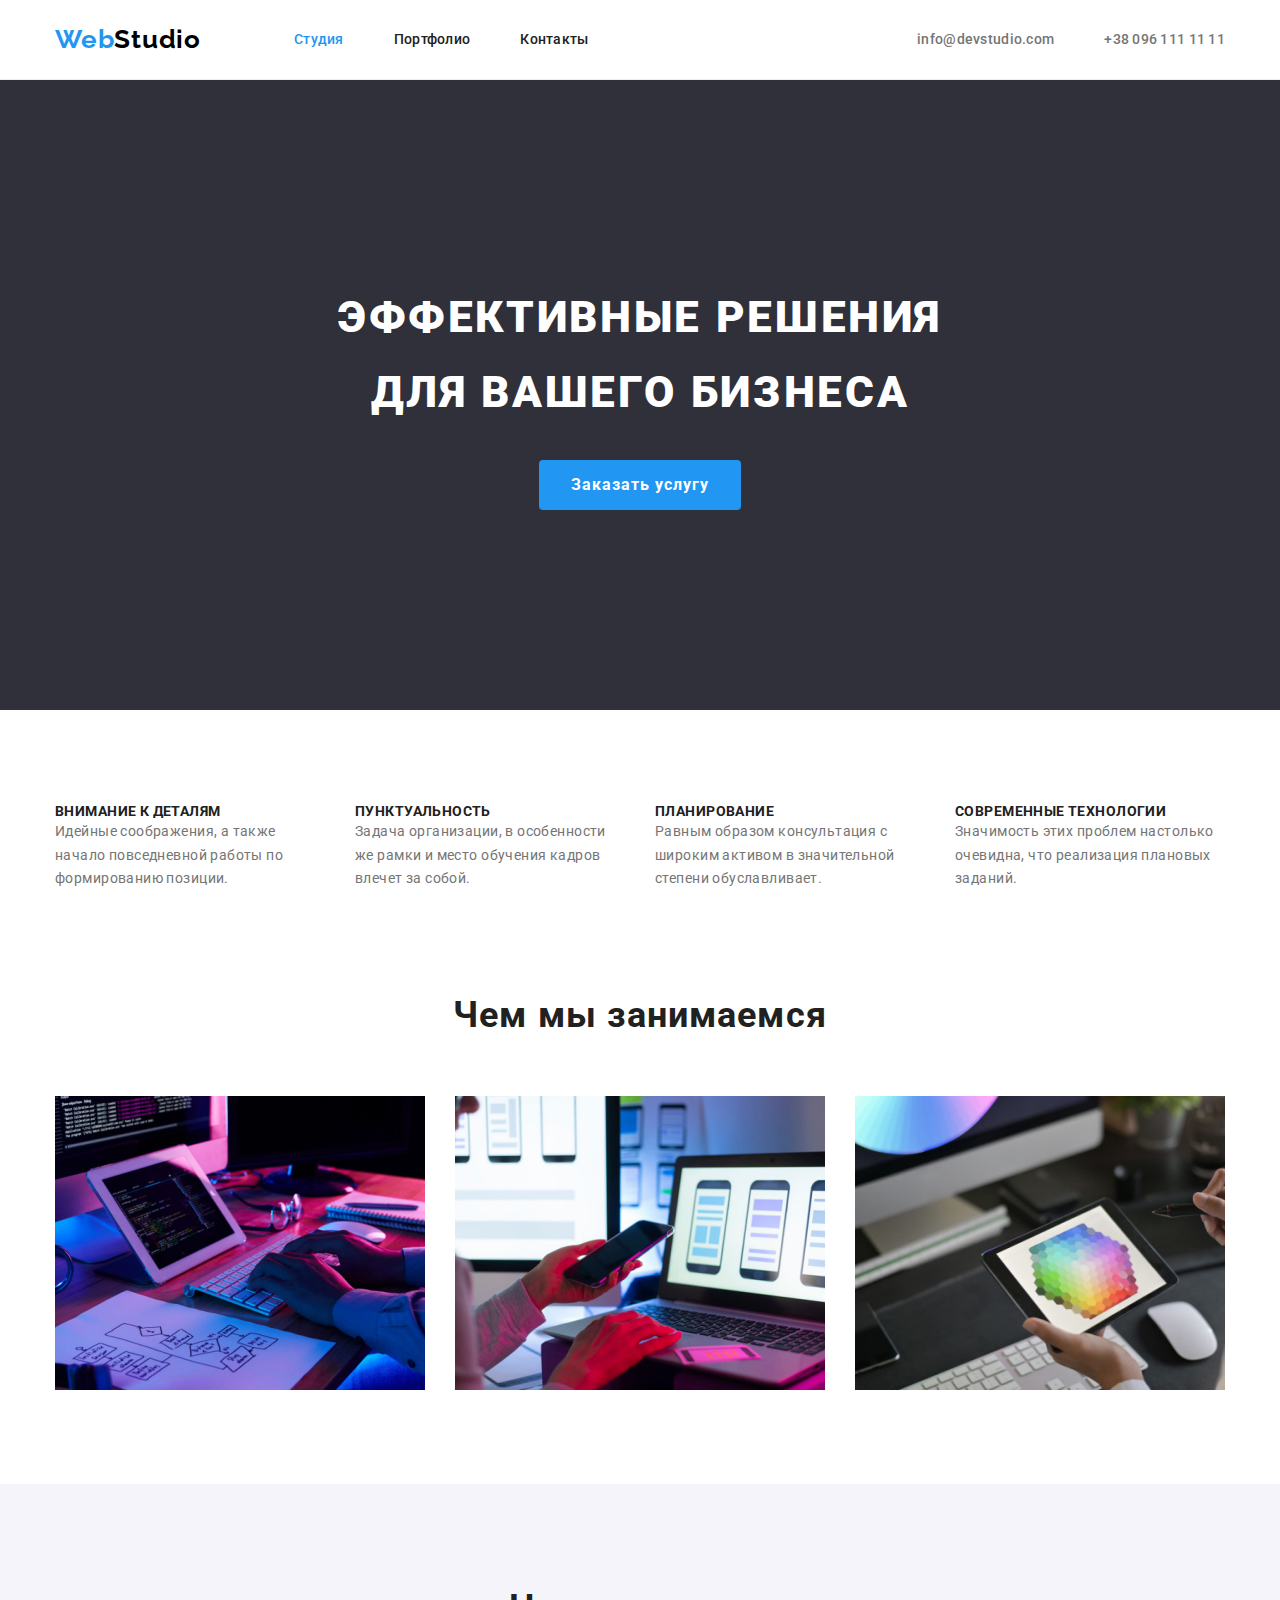
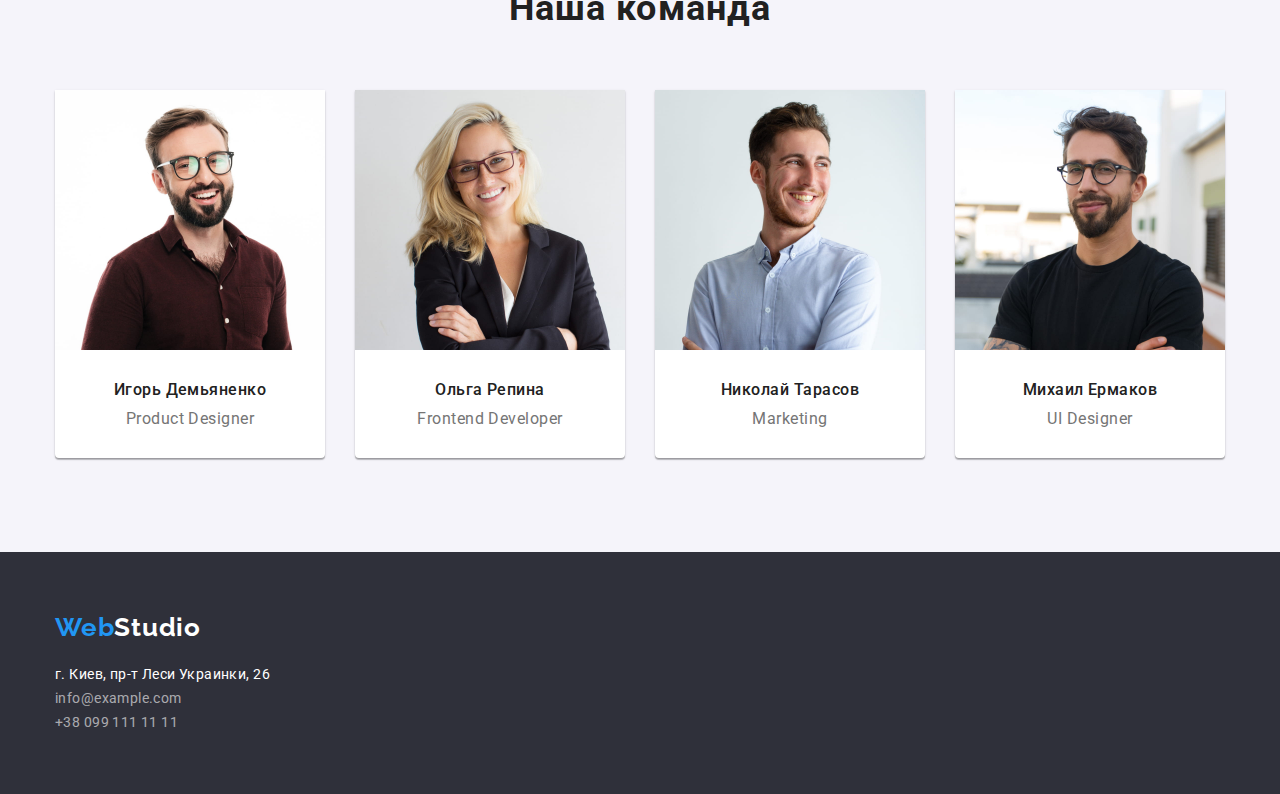
==== index.html @ 2596192c "Initial commit" ====
<!DOCTYPE html>
<html lang="ru">
<head>
    <meta charset="UTF-8">
    <meta http-equiv="X-UA-Compatible" content="IE=edge">
    <meta name="viewport" content="width=device-width, initial-scale=1.0">
    <title>Студия</title>
    <link rel="preconnect" href="https://fonts.googleapis.com">
    <link rel="preconnect" href="https://fonts.gstatic.com" crossorigin>
    <link href="https://fonts.googleapis.com/css2?family=Raleway:wght@700&family=Roboto:wght@400;500;700;900&display=swap"
    rel="stylesheet">
    <link rel="stylesheet" href="https://cdnjs.cloudflare.com/ajax/libs/modern-normalize/1.1.0/modern-normalize.min.css">
    <link rel="stylesheet" href="./css/styles.css">

</head>
<body class="page">
    <!-- Header -->
    <header class="header">
        <div class="container header-container">
        <a class="header-logo link" href="./index.html">Web<span class="header-logo-dark">Studio</span></a>
        <nav class="header-nav">
            <ul class="nav-list list">
                <li class="item"><a class="nav-lis-item link current-link" href="./index.html">Студия</a></li>
                <li class="item"><a class="nav-lis-item link" href="./portfolio.html">Портфолио</a> </li>
                <li class="item"><a class="nav-lis-item link" href="">Контакты</a></li>
            </ul>
        </nav>
        <ul class="header-contacts list">
            <li class="item"><a class="header-contact link" href="mailto:info@devstudio.com">info@devstudio.com</a></li>
            <li class="item"><a class="header-contact link" href="tel:+380961111111">+38 096 111 11 11</a></li>
        </ul>
        </div>
    </header>
    <!-- Main content -->
    <main class="main">
        <!-- Section1 -->
        <section class="hero">
            <div class="container">
            <h1 class="hero-title">Эффективные решения <br> для вашего бизнеса</h1>
            <button class="hero-button btn" type="button">Заказать услугу</button>
            </div>
        </section>
        <!-- Section2 -->
        <section class="benefits section">
            <div class="container">
            <h2 hidden>Наши преимущества</h2>
            <ul class="benefits-list list">
                <li class="item">
                    <h3 class="benefits-list-title">Внимание к деталям</h3>
                    <p class="benefits-text">Идейные соображения, а также начало повседневной работы по формированию позиции.</p>
                </li>
                <li class="item">
                    <h3 class="benefits-list-title">Пунктуальность</h3>
                    <p class="benefits-text">Задача организации, в особенности же рамки и место обучения кадров влечет за собой.</p>
                </li>
                <li class="item">
                    <h3 class="benefits-list-title">Планирование</h3>
                    <p class="benefits-text">Равным образом консультация с широким активом в значительной степени обуславливает.</p>
                </li>
                <li class="item">
                    <h3 class="benefits-list-title">Современные технологии</h3>
                    <p class="benefits-text">Значимость этих проблем настолько очевидна, что реализация плановых заданий.</p>
                </li>
            </ul>
            </div>
        </section>
        <!-- Section 3 -->
        <section class="what-do">
            <div class="container">
            <h2 class="what-do-title">Чем мы занимаемся</h2>
            <ul class="what-do-list list">
                <li class="list-item"><img class="img" src="./images/page-1/wwd_1.jpg" alt="Пишем html код" width="370" height="294"></li>
                <li class="list-item"><img class="img" src="./images/page-1/wwd_2.jpg" alt="Делаем мобильные версии" width="370" height="294"></li>
                <li class="list-item"><img class="img" src="./images/page-1/wwd_3.jpg" alt="Создаем дизайн" width="370" height="294"></li>
            </ul>
            </div>
        </section>
        <!-- Section 4 -->
        <section class="team section">
            <div class="container">
            <h2 class="team-title">Наша команда</h2>
            <ul class="team-list list">
                <li class="team-card">
                    <img class="team-img img" src="./images/page-1/ot_1.jpg" alt="Игорь Демьяненко" width="270" height="260">
                    <div class="team-description">
                    <h3 class="team-name">Игорь Демьяненко</h3>
                    <p class="team-position" lang="en" >Product Designer</p>
                    </div>
                </li>
                <li class="team-card">
                    <img class="team-img img" src="./images/page-1/ot_2.jpg" alt="Ольга Репина" width="270" height="260">
                    <div class="team-description">
                    <h3  class="team-name">Ольга Репина</h3>
                    <p class="team-position" lang="en">Frontend Developer</p>
                    </div>
                </li>
                <li class="team-card">
                    <img class="team-img img" src="./images/page-1/ot_3.jpg" alt="Николай Тарасов" width="270" height="260">
                    <div class="team-description">
                    <h3  class="team-name">Николай Тарасов</h3>
                    <p class="team-position" lang="en">Marketing</p>
                    </div>
                </li>
                <li class="team-card">
                    <img class="team-img img" src="./images/page-1/ot_4.jpg" alt="Михаил Ермаков" width="270" height="260">
                    <div class="team-description">
                    <h3  class="team-name">Михаил Ермаков</h3>
                    <p class="team-position" lang="en">UI Designer</p>
                    </div>
                </li>
            </ul>
            </div>
        </section>
    </main>
    <!-- Footer -->
    <footer class="footer">
        <div class="container">
        <a class="footer-logo link" href="./index.html">Web<span class="footer-logo-bright">Studio</span></a>
        <address>
        <ul class="footer-address-list list">
            <li class="footer-location">г. Киев, пр-т Леси Украинки, 26</li>
            <li><a class="footer-contact link" href="mailto:info@example.com">info@example.com</a></li>
            <li><a class="footer-contact link" href="tel:+380991111111">+38 099 111 11 11</a></li>
        </ul>
        </address>
        </div>
    </footer>
</body>
</html>
---- css/styles.css ----
:root {
    --page-font: 'Roboto', sans-serif;
    --logo-font: 'Raleway', sans-serif;
    --main-text-color: #757575;
    --title-text-color: #212121;
    --accent-color: #2196F3;
    --btn-hover-focus: #188CE8;
    --footer-color: #2F303A;
    --accent-bg-color: #F5F4FA;
    --primary-bg-color: #FFFFFF;
    --header-logo-color: #000000;
    --item: 3;
    --indent: 30px;
}

/* Common styles */
h1,
h2,
h3,
h4,
h5,
h6,
p,
ul {
    margin: 0;
}

.img {
    display: block;
    max-width: 100%;
    height: auto;
    margin: 0;
}

.container {
    width: 1200px;
    padding-right: 15px;
    padding-left: 15px;
    margin-right: auto;
    margin-left: auto;
}

.section {
    padding-top: 94px;
    padding-bottom: 94px;
}

.page {
    font-family: var(--page-font);
    font-style: normal;
    font-weight: 400;
    font-size: 14px;
    line-height: 1.7;
    color: var(--main-text-color);
    
    background-color: var(--primary-bg-color);
}

.list {
    list-style: none;
    padding: 0;
    margin: 0;
}

.link {
    text-decoration: none;
    font-style: normal;
}

.btn {
    font-family: var(--page-font);
    cursor: pointer;
    border-style: none;
    border-radius: 4px;
}

/* Logo */
.header-logo,
.footer-logo {
    font-family: var(--logo-font);
    font-weight: 700;
    font-size: 26px;
    line-height: 1.2;
    letter-spacing: 0.03em;
    color: var(--accent-color)
}

.header-logo-dark {
    color: var(--header-logo-color);
}

.footer-logo-bright {
    color: var(--primary-bg-color);
}

/* Buttons */
.hero-button {
    padding: 10px 32px;
    font-weight: 700;
    font-size: 16px;
    line-height: 1.9;
    text-align: center;
    letter-spacing: 0.06em;
    color: var(--primary-bg-color); 
    
    background-color: var(--accent-color);
}

.hero-button:hover,
.hero-button:focus {
    background-color: var(--btn-hover-focus);
    box-shadow: 0px 4px 4px rgba(0, 0, 0, 0.15);
}

.portfolio-button {
    padding: 6px 22px;
    font-family: var(--page-font);
    font-weight: 500;
    font-size: 16px;
    line-height: 1.6;
    text-align: center;
    letter-spacing: 0.03em;
    color: var(--title-text-color);
    background-color: var(--accent-bg-color);
}

.current-btn,
.portfolio-button:hover,
.portfolio-button:focus {
    color: var(--primary-bg-color);
    background-color: var(--accent-color);
}

/* Header */
.header {
    border-bottom: 1px solid #ECECEC;
}

.header-container {
    display: flex;
    align-items: center;
}

.nav-list {
    display: flex;
    margin-left: 93px;
}

.nav-list .item + .item,
.header-contacts .item+.item {
    margin-left: 50px;
}

.nav-lis-item {
    display: block;
    padding-top: 32px;
    padding-bottom: 32px;

    font-weight: 500;
    font-size: 14px;
    line-height: 1.1;
    letter-spacing: 0.02em;
    color: var(--title-text-color);
}

.current-link,
.nav-lis-item:hover,
.nav-lis-item:focus {
    color: var(--accent-color);
}

.header-contacts {
    display: flex;
    margin-left: auto;
}

.header-contact {
    display: block;
    padding-top: 32px;
    padding-bottom: 32px;

    font-weight: 500;
    line-height: 1.1;
    letter-spacing: 0.02em;
    color: var(--main-text-color);
}

.header-contact:hover,
.header-contact:focus {
    color: var(--accent-color);
}

/* Hero */
.hero {
    padding-top: 200px;
    padding-bottom: 200px;
    text-align: center;
    background-color: var(--footer-color);
}

.hero-title {
    margin-bottom: 30px;
    font-weight: 900;
    font-size: 44px;
    line-height: 1.7;
    text-align: center;
    letter-spacing: 0.06em;
    text-transform: uppercase;
    color: var(--primary-bg-color);
}

/* Benefits */
.benefits-list {
    display: flex;
}

.benefits-list .item {
    width: 270px;
}

.benefits-list .item + .item {
    margin-left: 30px;
}

.benefits-list-title {
    font-weight: 700;
    font-size: 14px;
    line-height: 1.1;
    letter-spacing: 0.03em;
    text-transform: uppercase;
    color: var(--title-text-color);
}

.benefits-text {
    letter-spacing: 0.03em;
}

/* What do and Team*/
.what-do {
    padding-bottom: 94px;
}

.what-do-list {
    display: flex;
}

.what-do-list .list-item {
    display: block;
}

.what-do-list .list-item + .list-item {
    margin-left: 30px;
}

.what-do-title {
    margin-bottom: 50px;
}

.what-do-title,
.team-title {
    margin-bottom: 50px;
    font-weight: 700;
    font-size: 36px;
    line-height: 1.7;
    text-align: center;
    letter-spacing: 0.03em;
    color: var(--title-text-color);
}

.team {
    font-size: 16px;
    line-height: 1.2;
    text-align: center;
    letter-spacing: 0.03em;
    background-color: var(--accent-bg-color);
}

.team-list {
    display: flex;
}

.team-list .team-card + .team-card {
    margin-left: 30px;
}

.team-card {
    background-color: var(--primary-bg-color);
    box-shadow: 0px 1px 3px rgba(0, 0, 0, 0.12), 0px 1px 1px rgba(0, 0, 0, 0.14), 0px 2px 1px rgba(0, 0, 0, 0.2);
    border-radius: 0px 0px 4px 4px;
}

.team-description {
    padding-top: 30px;
    padding-bottom: 30px;
}

.team-name {
    margin-bottom: 10px;
    font-weight: 500;
    font-size: 16px;
    color: var(--title-text-color);
}

/* Portfolio */
.filter-list {
    display: flex;
    margin-bottom: 50px;
    justify-content: center;
}

.filter-list .item + .item {
    margin-left: 8px;
}

.works-list {
    display: flex;
    flex-wrap: wrap;
    margin: calc(-1 * var(--indent) / 2);
}


.works-item {
    flex-basis: calc((100% - var(--indent) * var(--item)) / var(--item));
    margin: calc(var(--indent) / 2);
}

.works-description {
    padding: 20px 24px;
    border: 1px solid #EEEEEE;
    border-top: none;
}

.works-item-title {
    margin-bottom: 4px;
    font-weight: 700;
    font-size: 18px;
    line-height: 2;
    letter-spacing: 0.06em;
    color: var(--title-text-color);
}

.works-item-text {
    font-size: 16px;
    line-height: 1.9;
    letter-spacing: 0.03em;
    color: var(--main-text-color);
}

/* Footer */
.footer {
    padding-top: 60px;
    padding-bottom: 60px;
    background-color: var(--footer-color);
}

.footer-logo {
    display: block;
    margin-bottom: 20px;
}

.footer-address-list:not(:last-child) {
    margin-bottom: 9px;
}

.footer-location {
    display: block;
    width: 231 px;
    font-style: normal;
    line-height: 1.7;
    letter-spacing: 0.03em;
    color: var(--primary-bg-color);
}

.footer-contact {
    display: block;
    width: 231px;
    line-height: 1.7;
    letter-spacing: 0.03em;
    color: rgba(255, 255, 255, 0.6);
}

.footer-contact:hover,
.footer-contact:focus {
    color: var(--accent-color);
}
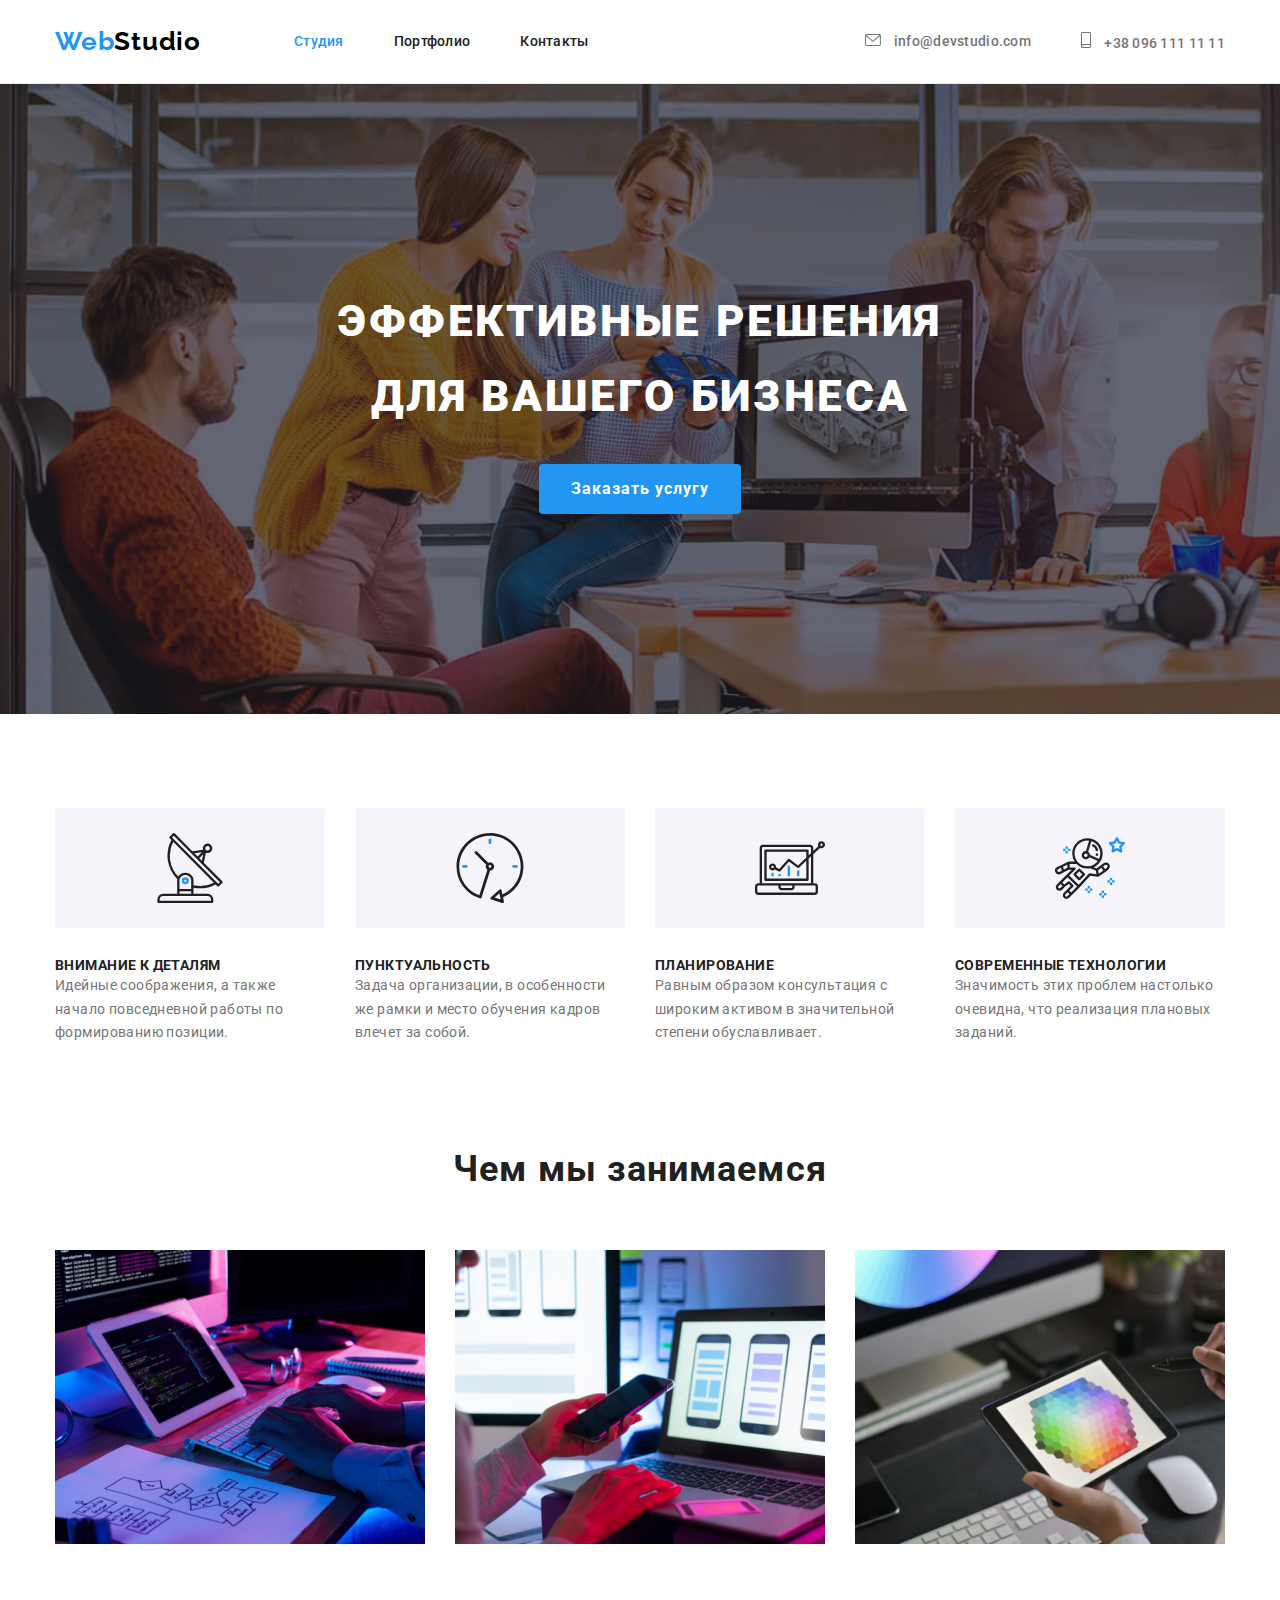
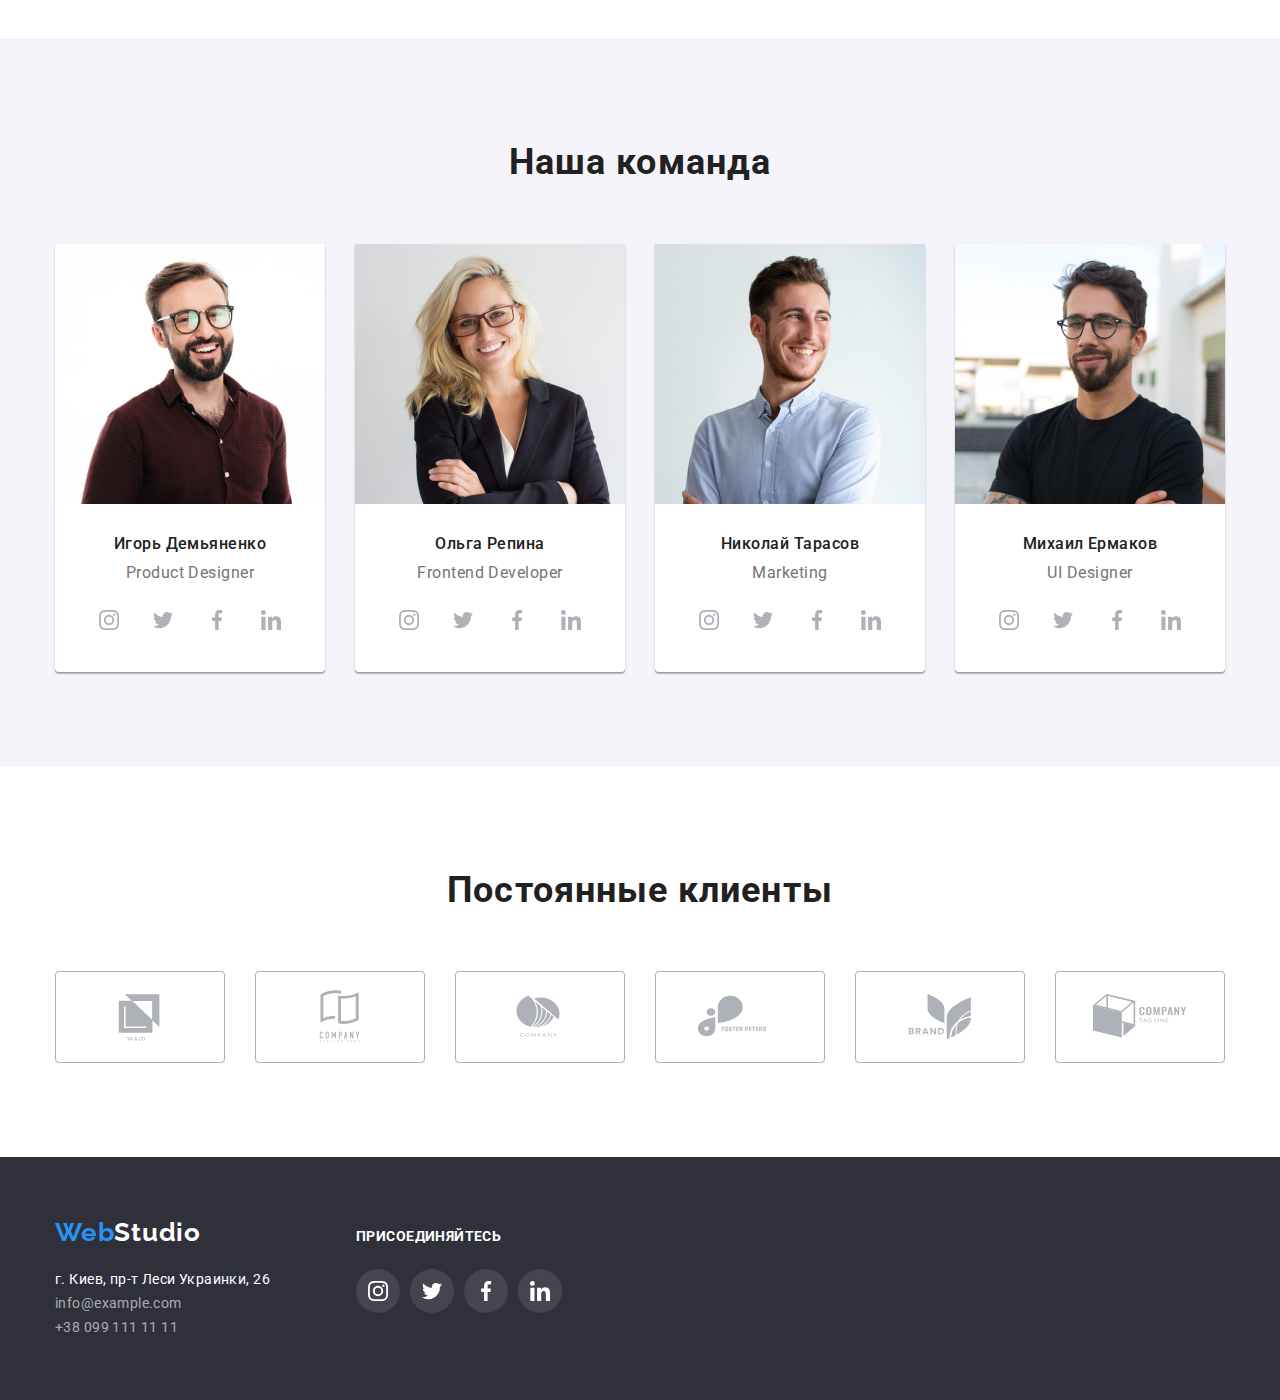
==== commit d3c3253d: "Added icons" ====
--- a/index.html
+++ b/index.html
@@ -26,8 +26,18 @@
             </ul>
         </nav>
         <ul class="header-contacts list">
-            <li class="item"><a class="header-contact link" href="mailto:info@devstudio.com">info@devstudio.com</a></li>
-            <li class="item"><a class="header-contact link" href="tel:+380961111111">+38 096 111 11 11</a></li>
+            <li class="item"><a class="header-contact link" href="mailto:info@devstudio.com">
+                <svg class="header-icon" width="16px" height="12px">
+                    <use href="./images/svg/sprite.svg#icon-mail"></use>
+                </svg>
+                info@devstudio.com
+            </a></li>
+            <li class="item"><a class="header-contact link" href="tel:+380961111111">
+                <svg class="header-icon" width="10px" height="16px">
+                    <use href="./images/svg/sprite.svg#icon-smartphone"></use>
+                </svg>
+                +38 096 111 11 11
+            </a></li>
         </ul>
         </div>
     </header>
@@ -43,6 +53,30 @@
         <!-- Section2 -->
         <section class="benefits section">
             <div class="container">
+            <ul class="benefits-icons list">
+                <li class="benefits-icon">
+                    <svg width="70px" height="70px">
+                        <use href="./images/svg/sprite.svg#icon-antenna"></use>
+                    </svg>
+                </li>
+                <li class="benefits-icon">
+                    <svg width="70px" height="70px">
+                        <use href="./images/svg/sprite.svg#icon-clock"></use>
+                    </svg>
+                </li>
+                <li class="benefits-icon">
+                    <svg width="70px" height="70px">
+                        <use href="./images/svg/sprite.svg#icon-diagram"></use>
+                    </svg>
+                </li>
+                <li class="benefits-icon">
+                    <svg width="70px" height="70px">
+                        <use href="./images/svg/sprite.svg#icon-astronaut"></use>
+                    </svg>
+                </li>
+            </ul>
+            </div>
+            <div class="container">
             <h2 hidden>Наши преимущества</h2>
             <ul class="benefits-list list">
                 <li class="item">
@@ -85,6 +119,36 @@
                     <div class="team-description">
                     <h3 class="team-name">Игорь Демьяненко</h3>
                     <p class="team-position" lang="en" >Product Designer</p>
+                    <ul class="team-social-media list">
+                        <li class="team-socials-item">
+                            <a class="team-socials-link" href="" target="_blank" rel="noopener noreferrer" aria-label="instagram">
+                                <svg class="team-socials-icon" width="20px" height="20px">
+                                    <use href="./images/svg/sprite.svg#icon-instagram"></use>
+                                </svg>
+                            </a>
+                        </li>
+                        <li class="team-socials-item">
+                            <a class="team-socials-link" href="" target="_blank" rel="noopener noreferrer" aria-label="twitter">
+                                <svg class="team-socials-icon" width="20px" height="20px">
+                                    <use href="./images/svg/sprite.svg#icon-twitter"></use>
+                                </svg>
+                            </a>
+                        </li>
+                        <li class="team-socials-item">
+                            <a class="team-socials-link" href="" target="_blank" rel="noopener noreferrer" aria-label="facebook">
+                                <svg class="team-socials-icon" width="20px" height="20px">
+                                    <use href="./images/svg/sprite.svg#icon-facebook"></use>
+                                </svg>
+                            </a>
+                        </li>
+                        <li class="team-socials-item">
+                            <a class="team-socials-link" href="" target="_blank" rel="noopener noreferrer" aria-label="linkedin">
+                                <svg class="team-socials-icon" width="20px" height="20px">
+                                    <use href="./images/svg/sprite.svg#icon-linkedin"></use>
+                                </svg>
+                            </a>
+                        </li>
+                    </ul>
                     </div>
                 </li>
                 <li class="team-card">
@@ -92,21 +156,161 @@
                     <div class="team-description">
                     <h3  class="team-name">Ольга Репина</h3>
                     <p class="team-position" lang="en">Frontend Developer</p>
-                    </div>
+                    <ul class="team-social-media list">
+                        <li class="team-socials-item">
+                            <a class="team-socials-link" href="" target="_blank" rel="noopener noreferrer" aria-label="instagram">
+                                <svg class="team-socials-icon" width="20px" height="20px">
+                                    <use href="./images/svg/sprite.svg#icon-instagram"></use>
+                                </svg>
+                            </a>
+                        </li>
+                        <li class="team-socials-item">
+                            <a class="team-socials-link" href="" target="_blank" rel="noopener noreferrer" aria-label="twitter">
+                                <svg class="team-socials-icon" width="20px" height="20px">
+                                    <use href="./images/svg/sprite.svg#icon-twitter"></use>
+                                </svg>
+                            </a>
+                        </li>
+                        <li class="team-socials-item">
+                            <a class="team-socials-link" href="" target="_blank" rel="noopener noreferrer" aria-label="facebook">
+                                <svg class="team-socials-icon" width="20px" height="20px">
+                                    <use href="./images/svg/sprite.svg#icon-facebook"></use>
+                                </svg>
+                            </a>
+                        </li>
+                        <li class="team-socials-item">
+                            <a class="team-socials-link" href="" target="_blank" rel="noopener noreferrer" aria-label="linkedin">
+                                <svg class="team-socials-icon" width="20px" height="20px">
+                                    <use href="./images/svg/sprite.svg#icon-linkedin"></use>
+                                </svg>
+                            </a>
+                        </li>
+                    </ul>
+                </div>
                 </li>
                 <li class="team-card">
                     <img class="team-img img" src="./images/page-1/ot_3.jpg" alt="Николай Тарасов" width="270" height="260">
                     <div class="team-description">
                     <h3  class="team-name">Николай Тарасов</h3>
                     <p class="team-position" lang="en">Marketing</p>
-                    </div>
+                    <ul class="team-social-media list">
+                        <li class="team-socials-item">
+                            <a class="team-socials-link" href="" target="_blank" rel="noopener noreferrer" aria-label="instagram">
+                                <svg class="team-socials-icon" width="20px" height="20px">
+                                    <use href="./images/svg/sprite.svg#icon-instagram"></use>
+                                </svg>
+                            </a>
+                        </li>
+                        <li class="team-socials-item">
+                            <a class="team-socials-link" href="" target="_blank" rel="noopener noreferrer" aria-label="twitter">
+                                <svg class="team-socials-icon" width="20px" height="20px">
+                                    <use href="./images/svg/sprite.svg#icon-twitter"></use>
+                                </svg>
+                            </a>
+                        </li>
+                        <li class="team-socials-item">
+                            <a class="team-socials-link" href="" target="_blank" rel="noopener noreferrer" aria-label="facebook">
+                                <svg class="team-socials-icon" width="20px" height="20px">
+                                    <use href="./images/svg/sprite.svg#icon-facebook"></use>
+                                </svg>
+                            </a>
+                        </li>
+                        <li class="team-socials-item">
+                            <a class="team-socials-link" href="" target="_blank" rel="noopener noreferrer" aria-label="linkedin">
+                                <svg class="team-socials-icon" width="20px" height="20px">
+                                    <use href="./images/svg/sprite.svg#icon-linkedin"></use>
+                                </svg>
+                            </a>
+                        </li>
+                    </ul>
+                </div>
                 </li>
                 <li class="team-card">
                     <img class="team-img img" src="./images/page-1/ot_4.jpg" alt="Михаил Ермаков" width="270" height="260">
                     <div class="team-description">
                     <h3  class="team-name">Михаил Ермаков</h3>
                     <p class="team-position" lang="en">UI Designer</p>
-                    </div>
+                    <ul class="team-social-media list">
+                        <li class="team-socials-item">
+                            <a class="team-socials-link" href="" target="_blank" rel="noopener noreferrer" aria-label="instagram">
+                                <svg class="team-socials-icon" width="20px" height="20px">
+                                    <use href="./images/svg/sprite.svg#icon-instagram"></use>
+                                </svg>
+                            </a>
+                        </li>
+                        <li class="team-socials-item">
+                            <a class="team-socials-link" href="" target="_blank" rel="noopener noreferrer" aria-label="twitter">
+                                <svg class="team-socials-icon" width="20px" height="20px">
+                                    <use href="./images/svg/sprite.svg#icon-twitter"></use>
+                                </svg>
+                            </a>
+                        </li>
+                        <li class="team-socials-item">
+                            <a class="team-socials-link" href="" target="_blank" rel="noopener noreferrer" aria-label="facebook">
+                                <svg class="team-socials-icon" width="20px" height="20px">
+                                    <use href="./images/svg/sprite.svg#icon-facebook"></use>
+                                </svg>
+                            </a>
+                        </li>
+                        <li class="team-socials-item">
+                            <a class="team-socials-link" href="" target="_blank" rel="noopener noreferrer" aria-label="linkedin">
+                                <svg class="team-socials-icon" width="20px" height="20px">
+                                    <use href="./images/svg/sprite.svg#icon-linkedin"></use>
+                                </svg>
+                            </a>
+                        </li>
+                    </ul>
+                </div>
+                </li>
+            </ul>
+            </div>
+        </section>
+        <!-- Section 5 -->
+        <section class="section">
+            <div class="container">
+            <h2 class="client-title">Постоянные клиенты</h2>
+            <ul class="clients-list list">
+                <li class="clients-item">
+                    <a class="client-link" href="">
+                        <svg class="client-logo" width="106" height="60">
+                            <use href="./images/svg/sprite.svg#icon-logo-1"></use>
+                        </svg>
+                    </a>
+                </li>
+                <li class="clients-item">
+                    <a class="client-link" href="">
+                        <svg class="client-logo" width="106" height="60">
+                            <use href="./images/svg/sprite.svg#icon-logo-2"></use>
+                        </svg>
+                    </a>
+                </li>
+                <li class="clients-item">
+                    <a class="client-link" href="">
+                        <svg class="client-logo" width="106" height="60">
+                            <use href="./images/svg/sprite.svg#icon-logo-3"></use>
+                        </svg>
+                    </a>
+                </li>
+                <li class="clients-item">
+                    <a class="client-link" href="">
+                        <svg class="client-logo" width="106" height="60">
+                            <use href="./images/svg/sprite.svg#icon-logo-4"></use>
+                        </svg>
+                    </a>
+                </li>
+                <li class="clients-item">
+                    <a class="client-link" href="">
+                        <svg class="client-logo" width="106" height="60">
+                            <use href="./images/svg/sprite.svg#icon-logo-5"></use>
+                        </svg>
+                    </a>
+                </li>
+                <li class="clients-item">
+                    <a class="client-link" href="">
+                        <svg class="client-logo" width="106" height="60">
+                            <use href="./images/svg/sprite.svg#icon-logo-6"></use>
+                        </svg>
+                    </a>
                 </li>
             </ul>
             </div>
@@ -114,7 +318,8 @@
     </main>
     <!-- Footer -->
     <footer class="footer">
-        <div class="container">
+        <div class="footer-list container">
+        <div class="footer-info">
         <a class="footer-logo link" href="./index.html">Web<span class="footer-logo-bright">Studio</span></a>
         <address>
         <ul class="footer-address-list list">
@@ -124,6 +329,40 @@
         </ul>
         </address>
         </div>
+        <div class="footer-links">
+        <strong class="strong">Присоединяйтесь</strong>
+        <ul class="social-media-list list">
+            <li class="social-media-item">
+                <a class="social-media-link" href="">
+                    <svg class="social-media-icon" width="20" height="20">
+                        <use href="./images/svg/sprite.svg#icon-instagram"></use>
+                    </svg>
+                </a>
+            </li>
+            <li class="social-media-item">
+                <a class="social-media-link" href="">
+                    <svg class="social-media-icon" width="20" height="20">
+                        <use href="./images/svg/sprite.svg#icon-twitter"></use>
+                    </svg>
+                </a>
+            </li>
+            <li class="social-media-item">
+                <a class="social-media-link" href="">
+                    <svg class="social-media-icon" width="20" height="20">
+                        <use href="./images/svg/sprite.svg#icon-facebook"></use>
+                    </svg>
+                </a>
+            </li>
+            <li class="social-media-item">
+                <a class="social-media-link" href="">
+                    <svg class="social-media-icon" width="20" height="20">
+                        <use href="./images/svg/sprite.svg#icon-linkedin"></use>
+                    </svg>
+                </a>
+            </li>
+        </ul>
+        </div>
+        </div>
     </footer>
 </body>
 </html>--- a/css/styles.css
+++ b/css/styles.css
@@ -9,6 +9,7 @@
     --accent-bg-color: #F5F4FA;
     --primary-bg-color: #FFFFFF;
     --header-logo-color: #000000;
+    --icon-color: #AFB1B8;
     --item: 3;
     --indent: 30px;
 }
@@ -129,6 +130,9 @@
 .portfolio-button:focus {
     color: var(--primary-bg-color);
     background-color: var(--accent-color);
+    box-shadow: 0px 3px 1px rgba(0, 0, 0, 0.1), 
+    0px 1px 2px rgba(0, 0, 0, 0.08), 
+    0px 2px 2px rgba(0, 0, 0, 0.12);
 }
 
 /* Header */
@@ -170,8 +174,9 @@
 }
 
 .header-contacts {
-    display: flex;
+    display: inline-flex;
     margin-left: auto;
+    align-items: center;
 }
 
 .header-contact {
@@ -190,12 +195,27 @@
     color: var(--accent-color);
 }
 
+.header-icon {
+    margin-right: 10px;
+    fill: currentColor;
+}
+
 /* Hero */
 .hero {
+    background-image: linear-gradient(to right, 
+        rgba(47, 48, 58, 0.4), 
+        rgba(47, 48, 58, 0.4)), 
+    url(../images/page-1/hero-bg.jpg);
+    background-repeat: no-repeat;
+    background-size: cover;
+    max-width: 1600px;
+    margin-left: auto;
+    margin-right: auto;
+    background-color: var(--footer-color);
+    
     padding-top: 200px;
     padding-bottom: 200px;
     text-align: center;
-    background-color: var(--footer-color);
 }
 
 .hero-title {
@@ -210,6 +230,24 @@
 }
 
 /* Benefits */
+.benefits-icons {
+    display: flex;
+}
+
+.benefits-icon {
+    display: flex;
+    align-items: center;
+    justify-content: center;
+    width: 270px;
+    height: 120px;
+    background-color: var(--accent-bg-color);
+    margin-bottom: 30px;
+}
+
+.benefits-icon:not(:last-child) {
+    margin-right: 30px;
+}
+
 .benefits-list {
     display: flex;
 }
@@ -257,7 +295,8 @@
 }
 
 .what-do-title,
-.team-title {
+.team-title,
+.client-title {
     margin-bottom: 50px;
     font-weight: 700;
     font-size: 36px;
@@ -301,6 +340,72 @@
     color: var(--title-text-color);
 }
 
+.team-position {
+    margin-bottom: 16px;
+}
+
+.team-social-media {
+    display: flex;
+    justify-content: center;
+}
+
+.team-socials-link {
+    display: flex;
+    align-items: center;
+    justify-content: center;
+    width: 44px;
+    height: 44px;
+    color: var(--icon-color);
+    background-color: var(--primary-bg-color);
+    border-radius: 50%;
+}
+
+.team-socials-link:hover,
+.team-socials-link:focus {
+    color: var(--primary-bg-color);
+    background-color: var(--accent-color);
+    cursor: pointer;
+}
+
+.team-socials-item:not(:last-child) {
+    margin-right: 10px;
+}
+
+.team-socials-icon {
+    fill: currentColor;
+}
+
+/* Clients */
+.clients-list {
+    display: flex;
+}
+
+.client-link {
+    display: flex;
+    align-items: center;
+    justify-content: center;
+    width: 170px;
+    height: 92px;
+    color: var(--icon-color);
+    border: 1px solid var(--icon-color);
+    border-radius: 4px;
+}
+
+.client-link:hover,
+.client-link:focus {
+    color: var(--accent-color);
+    border-color: var(--accent-color);
+    cursor: pointer;
+}
+
+.clients-item:not(:last-child) {
+    margin-right: 30px;
+}
+
+.client-logo {
+    fill: currentColor;
+}
+
 /* Portfolio */
 .filter-list {
     display: flex;
@@ -322,6 +427,13 @@
 .works-item {
     flex-basis: calc((100% - var(--indent) * var(--item)) / var(--item));
     margin: calc(var(--indent) / 2);
+}
+
+.works-item:hover,
+.works-item:focus {
+    box-shadow: 0px 1px 1px rgba(0, 0, 0, 0.12), 
+    0px 4px 4px rgba(0, 0, 0, 0.06), 
+    1px 4px 6px rgba(0, 0, 0, 0.16);
 }
 
 .works-description {
@@ -353,6 +465,15 @@
     background-color: var(--footer-color);
 }
 
+.footer-list {
+    display: flex;
+    align-items: baseline;
+}
+
+.footer-info {
+    margin-right: 70px;
+}
+
 .footer-logo {
     display: block;
     margin-bottom: 20px;
@@ -382,4 +503,43 @@
 .footer-contact:hover,
 .footer-contact:focus {
     color: var(--accent-color);
+}
+
+.strong {
+    font-weight: 700;
+    font-size: 14px;
+    line-height: 1.1;
+    letter-spacing: 0.03em;
+    text-transform: uppercase;
+    color: var(--primary-bg-color);
+}
+
+.social-media-list {
+    display: flex;
+    margin-top: 20px;
+}
+
+.social-media-link {
+    display: flex;
+    align-items: center;
+    justify-content: center;
+    width: 44px;
+    height: 44px;
+    color: var(--primary-bg-color);
+    background-color: rgba(255, 255, 255, 0.1);
+    border-radius: 50%;
+}
+
+.social-media-link:hover,
+.social-media-link:focus {
+    background-color: var(--accent-color);
+    cursor: pointer;
+}
+
+.social-media-item:not(:last-child) {
+    margin-right: 10px;
+}
+
+.social-media-icon {
+    fill: currentColor;
 }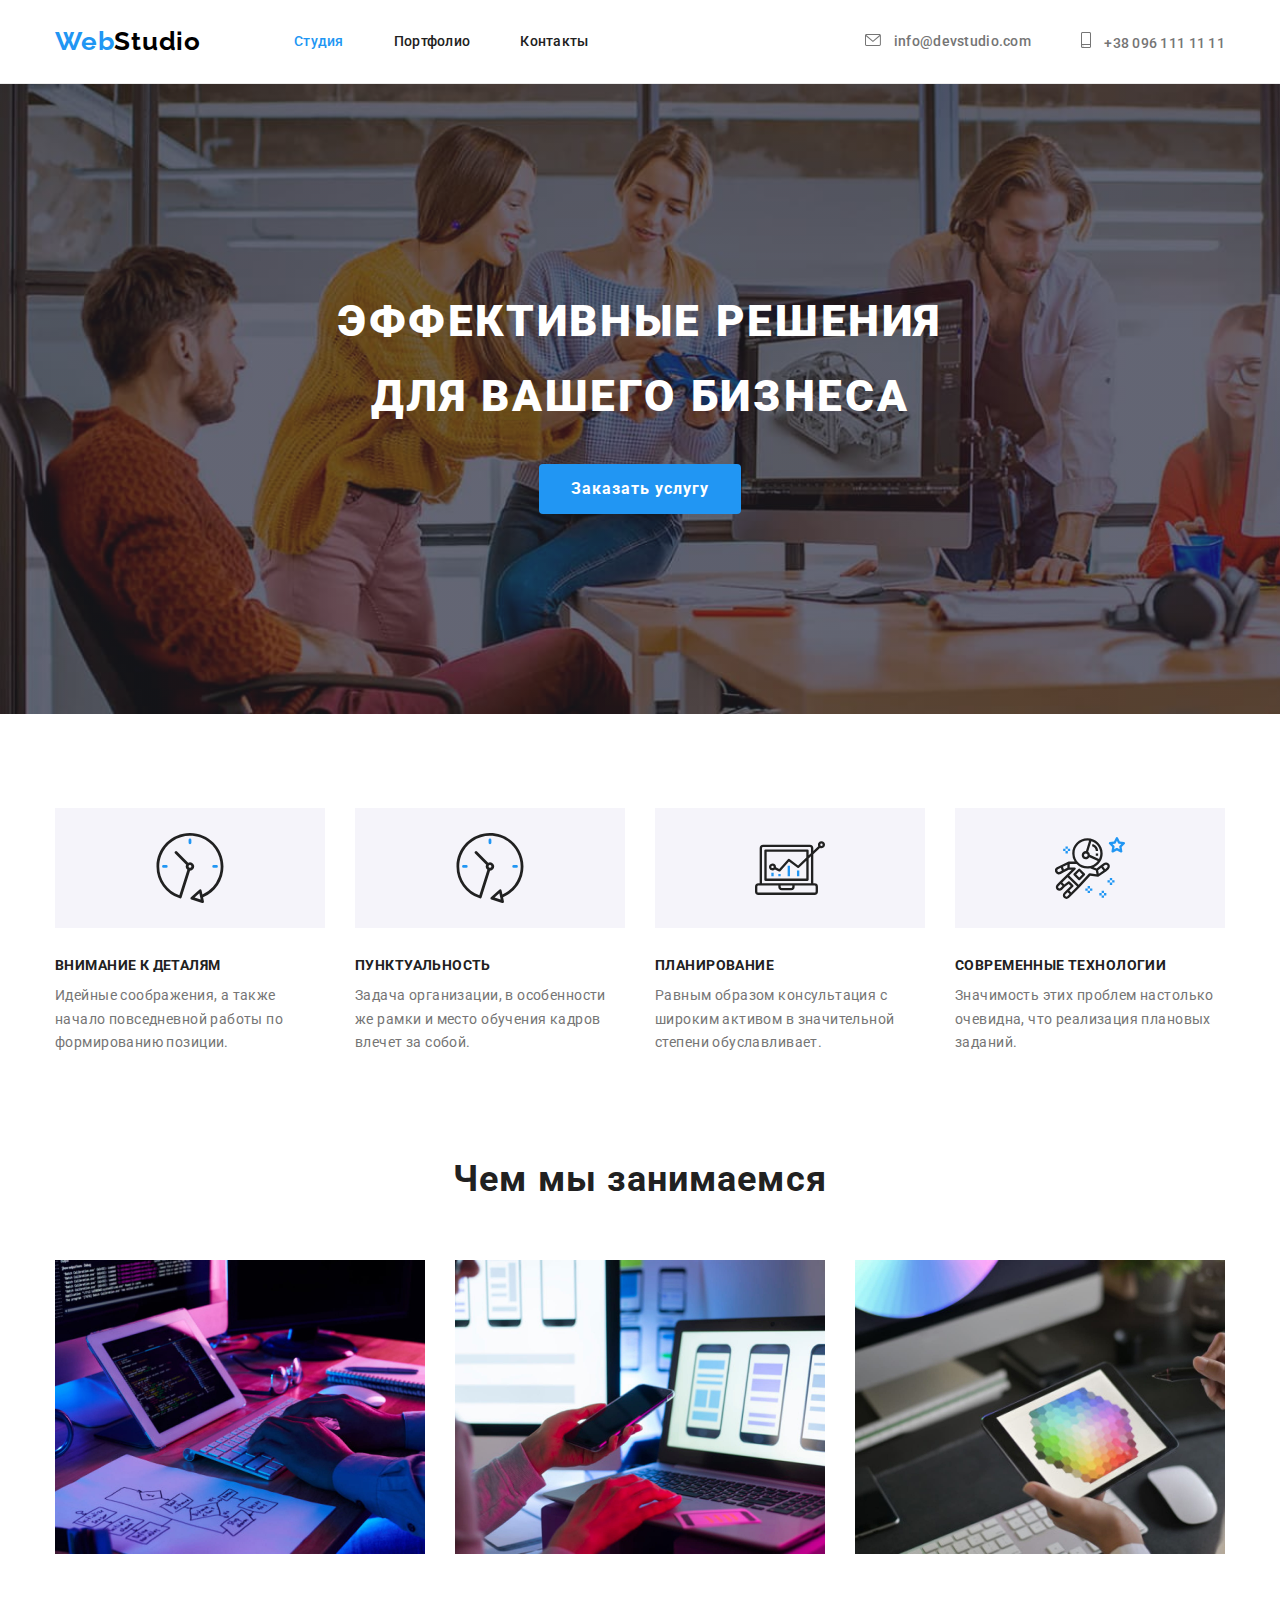
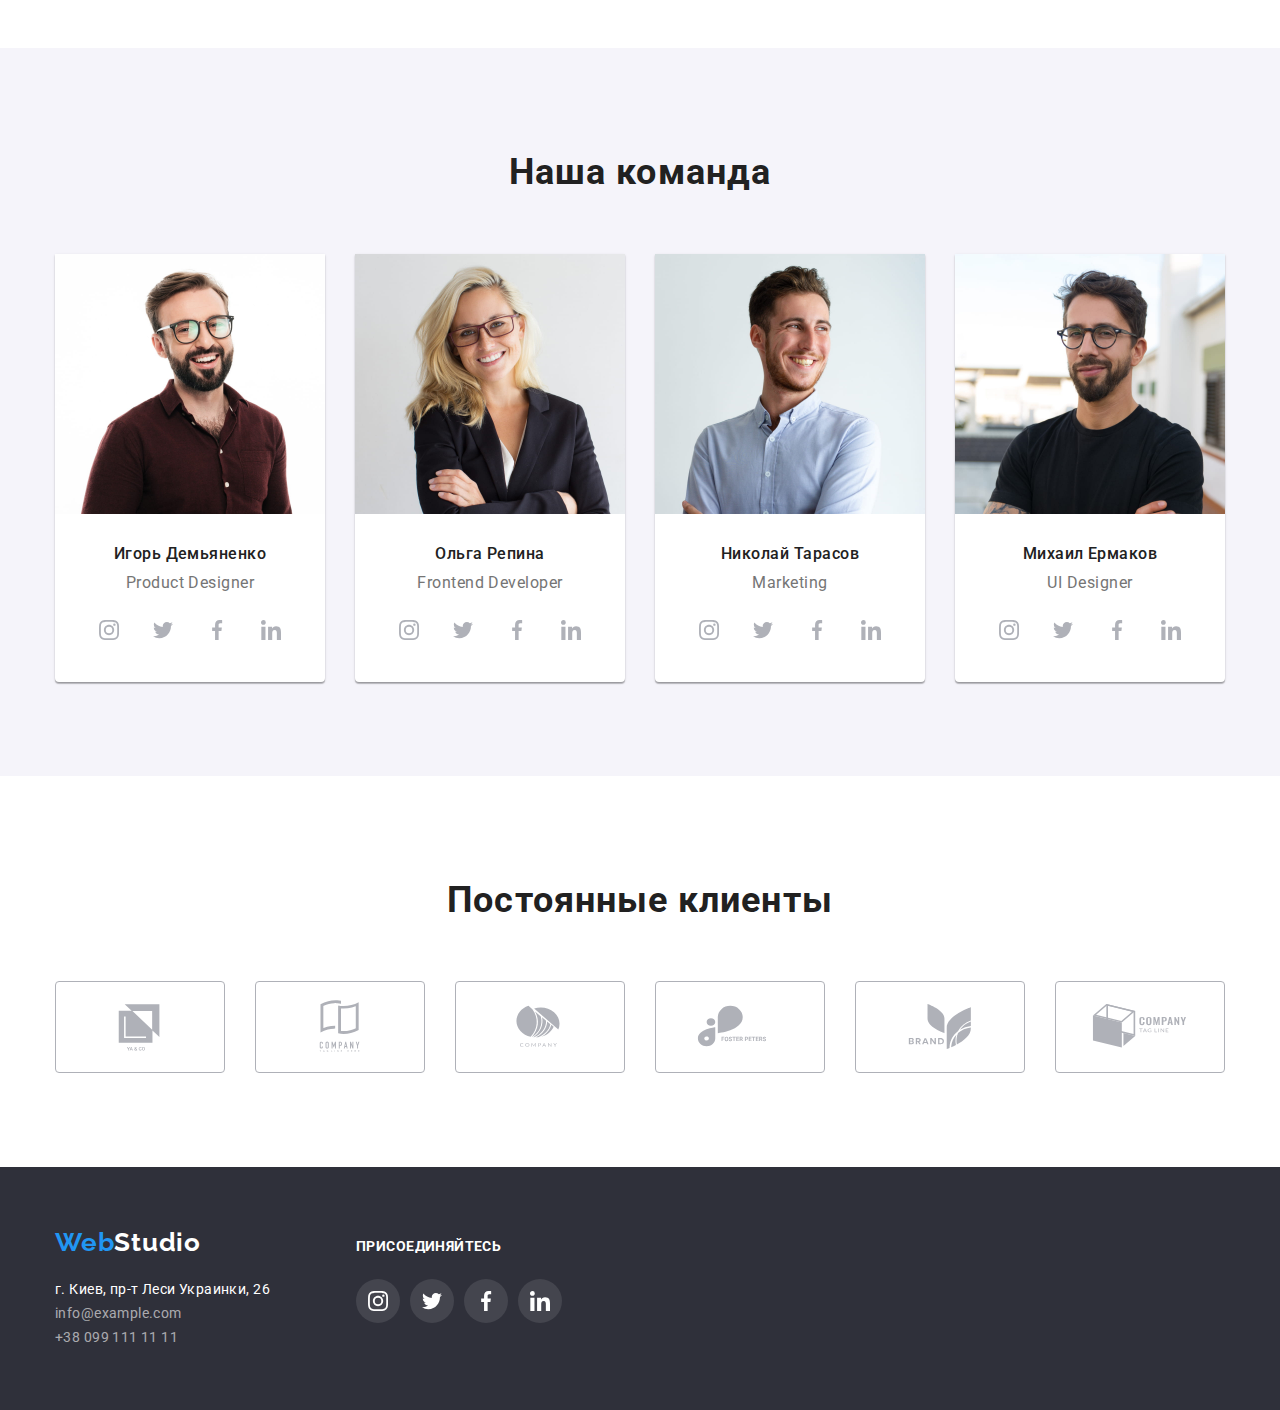
==== commit ade70d25: "Correct mistakes" ====
--- a/index.html
+++ b/index.html
@@ -27,13 +27,13 @@
         </nav>
         <ul class="header-contacts list">
             <li class="item"><a class="header-contact link" href="mailto:info@devstudio.com">
-                <svg class="header-icon" width="16px" height="12px">
+                <svg class="header-icon" width="16" height="12">
                     <use href="./images/svg/sprite.svg#icon-mail"></use>
                 </svg>
                 info@devstudio.com
             </a></li>
             <li class="item"><a class="header-contact link" href="tel:+380961111111">
-                <svg class="header-icon" width="10px" height="16px">
+                <svg class="header-icon" width="10" height="16">
                     <use href="./images/svg/sprite.svg#icon-smartphone"></use>
                 </svg>
                 +38 096 111 11 11
@@ -53,45 +53,41 @@
         <!-- Section2 -->
         <section class="benefits section">
             <div class="container">
-            <ul class="benefits-icons list">
-                <li class="benefits-icon">
-                    <svg width="70px" height="70px">
-                        <use href="./images/svg/sprite.svg#icon-antenna"></use>
-                    </svg>
-                </li>
-                <li class="benefits-icon">
-                    <svg width="70px" height="70px">
-                        <use href="./images/svg/sprite.svg#icon-clock"></use>
-                    </svg>
-                </li>
-                <li class="benefits-icon">
-                    <svg width="70px" height="70px">
-                        <use href="./images/svg/sprite.svg#icon-diagram"></use>
-                    </svg>
-                </li>
-                <li class="benefits-icon">
-                    <svg width="70px" height="70px">
-                        <use href="./images/svg/sprite.svg#icon-astronaut"></use>
-                    </svg>
-                </li>
-            </ul>
-            </div>
-            <div class="container">
             <h2 hidden>Наши преимущества</h2>
             <ul class="benefits-list list">
                 <li class="item">
+                    <div class="benefits-icon">
+                        <svg width="70" height="70">
+                        <use href="./images/svg/sprite.svg#icon-clock"></use>
+                        </svg>
+                    </div>
                     <h3 class="benefits-list-title">Внимание к деталям</h3>
                     <p class="benefits-text">Идейные соображения, а также начало повседневной работы по формированию позиции.</p>
                 </li>
                 <li class="item">
+                    <div class="benefits-icon">
+                        <svg width="70" height="70">
+                            <use href="./images/svg/sprite.svg#icon-clock"></use>
+                        </svg>
+                    </div>
                     <h3 class="benefits-list-title">Пунктуальность</h3>
                     <p class="benefits-text">Задача организации, в особенности же рамки и место обучения кадров влечет за собой.</p>
                 </li>
                 <li class="item">
+                    <div class="benefits-icon">
+                        <svg width="70" height="70">
+                            <use href="./images/svg/sprite.svg#icon-diagram"></use>
+                        </svg>
+                    </div>
                     <h3 class="benefits-list-title">Планирование</h3>
                     <p class="benefits-text">Равным образом консультация с широким активом в значительной степени обуславливает.</p>
                 </li>
                 <li class="item">
+                    <div class="benefits-icon">
+                        <svg width="70" height="70">
+                            <use href="./images/svg/sprite.svg#icon-astronaut"></use>
+                        </svg>
+                    </div>
                     <h3 class="benefits-list-title">Современные технологии</h3>
                     <p class="benefits-text">Значимость этих проблем настолько очевидна, что реализация плановых заданий.</p>
                 </li>
@@ -122,28 +118,28 @@
                     <ul class="team-social-media list">
                         <li class="team-socials-item">
                             <a class="team-socials-link" href="" target="_blank" rel="noopener noreferrer" aria-label="instagram">
-                                <svg class="team-socials-icon" width="20px" height="20px">
+                                <svg class="team-socials-icon" width="20" height="20">
                                     <use href="./images/svg/sprite.svg#icon-instagram"></use>
                                 </svg>
                             </a>
                         </li>
                         <li class="team-socials-item">
                             <a class="team-socials-link" href="" target="_blank" rel="noopener noreferrer" aria-label="twitter">
-                                <svg class="team-socials-icon" width="20px" height="20px">
+                                <svg class="team-socials-icon" width="20" height="20">
                                     <use href="./images/svg/sprite.svg#icon-twitter"></use>
                                 </svg>
                             </a>
                         </li>
                         <li class="team-socials-item">
                             <a class="team-socials-link" href="" target="_blank" rel="noopener noreferrer" aria-label="facebook">
-                                <svg class="team-socials-icon" width="20px" height="20px">
+                                <svg class="team-socials-icon" width="20" height="20">
                                     <use href="./images/svg/sprite.svg#icon-facebook"></use>
                                 </svg>
                             </a>
                         </li>
                         <li class="team-socials-item">
                             <a class="team-socials-link" href="" target="_blank" rel="noopener noreferrer" aria-label="linkedin">
-                                <svg class="team-socials-icon" width="20px" height="20px">
+                                <svg class="team-socials-icon" width="20" height="20">
                                     <use href="./images/svg/sprite.svg#icon-linkedin"></use>
                                 </svg>
                             </a>
@@ -159,28 +155,28 @@
                     <ul class="team-social-media list">
                         <li class="team-socials-item">
                             <a class="team-socials-link" href="" target="_blank" rel="noopener noreferrer" aria-label="instagram">
-                                <svg class="team-socials-icon" width="20px" height="20px">
+                                <svg class="team-socials-icon" width="20" height="20">
                                     <use href="./images/svg/sprite.svg#icon-instagram"></use>
                                 </svg>
                             </a>
                         </li>
                         <li class="team-socials-item">
                             <a class="team-socials-link" href="" target="_blank" rel="noopener noreferrer" aria-label="twitter">
-                                <svg class="team-socials-icon" width="20px" height="20px">
+                                <svg class="team-socials-icon" width="20" height="20">
                                     <use href="./images/svg/sprite.svg#icon-twitter"></use>
                                 </svg>
                             </a>
                         </li>
                         <li class="team-socials-item">
                             <a class="team-socials-link" href="" target="_blank" rel="noopener noreferrer" aria-label="facebook">
-                                <svg class="team-socials-icon" width="20px" height="20px">
+                                <svg class="team-socials-icon" width="20" height="20">
                                     <use href="./images/svg/sprite.svg#icon-facebook"></use>
                                 </svg>
                             </a>
                         </li>
                         <li class="team-socials-item">
                             <a class="team-socials-link" href="" target="_blank" rel="noopener noreferrer" aria-label="linkedin">
-                                <svg class="team-socials-icon" width="20px" height="20px">
+                                <svg class="team-socials-icon" width="20" height="20">
                                     <use href="./images/svg/sprite.svg#icon-linkedin"></use>
                                 </svg>
                             </a>
@@ -196,28 +192,28 @@
                     <ul class="team-social-media list">
                         <li class="team-socials-item">
                             <a class="team-socials-link" href="" target="_blank" rel="noopener noreferrer" aria-label="instagram">
-                                <svg class="team-socials-icon" width="20px" height="20px">
+                                <svg class="team-socials-icon" width="20" height="20">
                                     <use href="./images/svg/sprite.svg#icon-instagram"></use>
                                 </svg>
                             </a>
                         </li>
                         <li class="team-socials-item">
                             <a class="team-socials-link" href="" target="_blank" rel="noopener noreferrer" aria-label="twitter">
-                                <svg class="team-socials-icon" width="20px" height="20px">
+                                <svg class="team-socials-icon" width="20" height="20">
                                     <use href="./images/svg/sprite.svg#icon-twitter"></use>
                                 </svg>
                             </a>
                         </li>
                         <li class="team-socials-item">
                             <a class="team-socials-link" href="" target="_blank" rel="noopener noreferrer" aria-label="facebook">
-                                <svg class="team-socials-icon" width="20px" height="20px">
+                                <svg class="team-socials-icon" width="20" height="20">
                                     <use href="./images/svg/sprite.svg#icon-facebook"></use>
                                 </svg>
                             </a>
                         </li>
                         <li class="team-socials-item">
                             <a class="team-socials-link" href="" target="_blank" rel="noopener noreferrer" aria-label="linkedin">
-                                <svg class="team-socials-icon" width="20px" height="20px">
+                                <svg class="team-socials-icon" width="20" height="20">
                                     <use href="./images/svg/sprite.svg#icon-linkedin"></use>
                                 </svg>
                             </a>
@@ -233,28 +229,28 @@
                     <ul class="team-social-media list">
                         <li class="team-socials-item">
                             <a class="team-socials-link" href="" target="_blank" rel="noopener noreferrer" aria-label="instagram">
-                                <svg class="team-socials-icon" width="20px" height="20px">
+                                <svg class="team-socials-icon" width="20" height="20">
                                     <use href="./images/svg/sprite.svg#icon-instagram"></use>
                                 </svg>
                             </a>
                         </li>
                         <li class="team-socials-item">
                             <a class="team-socials-link" href="" target="_blank" rel="noopener noreferrer" aria-label="twitter">
-                                <svg class="team-socials-icon" width="20px" height="20px">
+                                <svg class="team-socials-icon" width="20" height="20">
                                     <use href="./images/svg/sprite.svg#icon-twitter"></use>
                                 </svg>
                             </a>
                         </li>
                         <li class="team-socials-item">
                             <a class="team-socials-link" href="" target="_blank" rel="noopener noreferrer" aria-label="facebook">
-                                <svg class="team-socials-icon" width="20px" height="20px">
+                                <svg class="team-socials-icon" width="20" height="20">
                                     <use href="./images/svg/sprite.svg#icon-facebook"></use>
                                 </svg>
                             </a>
                         </li>
                         <li class="team-socials-item">
                             <a class="team-socials-link" href="" target="_blank" rel="noopener noreferrer" aria-label="linkedin">
-                                <svg class="team-socials-icon" width="20px" height="20px">
+                                <svg class="team-socials-icon" width="20" height="20">
                                     <use href="./images/svg/sprite.svg#icon-linkedin"></use>
                                 </svg>
                             </a>
--- a/css/styles.css
+++ b/css/styles.css
@@ -230,8 +230,16 @@
 }
 
 /* Benefits */
-.benefits-icons {
-    display: flex;
+.benefits-list {
+    display: flex;
+}
+
+.benefits-list .item {
+    width: 270px;
+}
+
+.benefits-list .item + .item {
+    margin-left: 30px;
 }
 
 .benefits-icon {
@@ -248,19 +256,9 @@
     margin-right: 30px;
 }
 
-.benefits-list {
-    display: flex;
-}
-
-.benefits-list .item {
-    width: 270px;
-}
-
-.benefits-list .item + .item {
-    margin-left: 30px;
-}
-
 .benefits-list-title {
+    margin-bottom: 10px;
+
     font-weight: 700;
     font-size: 14px;
     line-height: 1.1;
